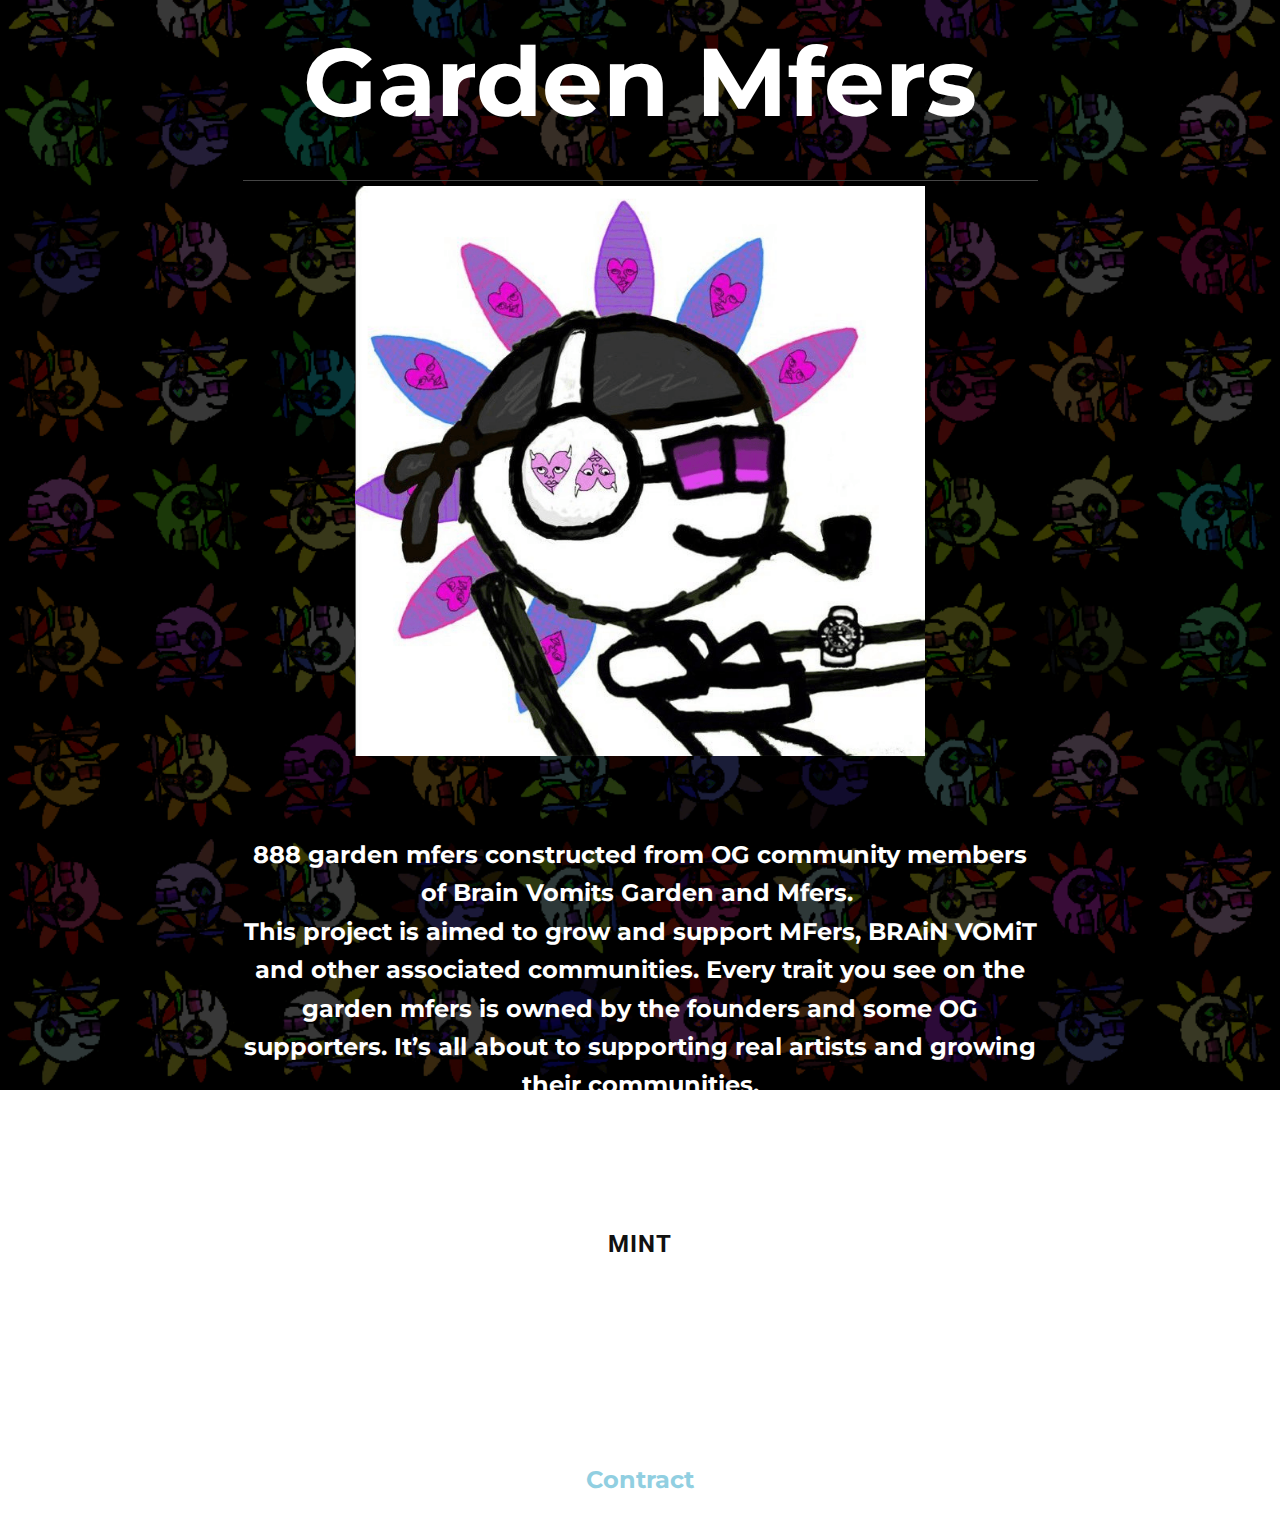
==== index.html @ c306616e "Add files via upload" ====
<!DOCTYPE html>
<html style="font-size: 16px;">
  <head>
    <meta name="viewport" content="width=device-width, initial-scale=1.0">
    <meta charset="utf-8">
    <meta name="keywords" content="gallery., We design People Inspired Experiences that create positive change in people&amp;apos;s lives., Freelance Designer, ​​We design modern websites, New innovation ideas, projects, ​Book an Appointment">
    <meta name="description" content="">
    <meta name="page_type" content="np-template-header-footer-from-plugin">
    <title>Home</title>
    <link rel="stylesheet" href="nicepage.css" media="screen">
<link rel="stylesheet" href="Home.css" media="screen">
    <script class="u-script" type="text/javascript" src="jquery.js" defer=""></script>
    <script class="u-script" type="text/javascript" src="nicepage.js" defer=""></script>
    <meta name="generator" content="Nicepage 4.8.2, nicepage.com">
    <meta property="og:title" content="Garden Mfers">
    <meta property="og:url" content="gardenmfers.com">
    <link id="u-theme-google-font" rel="stylesheet" href="https://fonts.googleapis.com/css?family=Roboto:100,100i,300,300i,400,400i,500,500i,700,700i,900,900i">
    <link id="u-page-google-font" rel="stylesheet" href="https://fonts.googleapis.com/css?family=Montserrat:100,100i,200,200i,300,300i,400,400i,500,500i,600,600i,700,700i,800,800i,900,900i">
    
    
    <script type="application/ld+json">{
		"@context": "http://schema.org",
		"@type": "Organization",
		"name": "Site2"
}</script>
    <meta name="theme-color" content="#91cfe1">
    <meta property="og:description" content="">
    <meta property="og:type" content="website">
  </head>
  <body data-home-page="Home.html" data-home-page-title="Home" class="u-body u-image u-xl-mode" style="background-position: 50% 50%; background-image: url(&quot;images/webbackground.png&quot;);">
    <section class="u-align-center u-clearfix u-section-1" id="carousel_ce61">
      <div class="u-clearfix u-sheet u-valign-middle u-sheet-1">
        <h1 class="u-custom-font u-font-montserrat u-text u-text-white u-text-1" data-animation-name="customAnimationIn" data-animation-duration="2000">Garden Mfers</h1>
        <div class="u-border-1 u-border-grey-dark-1 u-line u-line-horizontal u-line-1"></div>
        <img class="u-image u-image-default u-preserve-proportions u-image-1" src="images/Webp.net-gifmaker-4.gif" alt="" data-image-width="714" data-image-height="714">
        <h2 class="u-custom-font u-font-montserrat u-text u-text-body-alt-color u-text-2"> 888 garden mfers constructed from OG community members of Brain Vomits Garden and Mfers.&nbsp;<br>This project is aimed to grow and support MFers, BRAiN VOMiT and other associated communities. 
Every trait you see on the garden mfers is owned by the founders and some OG supporters. 
It’s all about to supporting real artists and growing their communities.
        </h2>
        <a href="https://mint.gardenmfers.com" class="u-align-center u-border-none u-btn u-button-style u-hover-grey-15 u-white u-btn-1">MINT</a>
        <h2 class="u-custom-font u-font-montserrat u-text u-text-body-alt-color u-text-3">
          <a href="https://opensea.io/collection/garden-mfers" class="u-border-active-palette-2-base u-border-hover-palette-1-base u-border-none u-btn u-button-link u-button-style u-none u-text-hover-palette-1-base u-text-white u-btn-2" target="_blank">Opensea</a>
          <br>
          <a href="https://twitter.com/GardenMFers" class="u-active-none u-border-none u-btn u-button-link u-button-style u-hover-none u-none u-text-hover-palette-1-base u-text-white u-btn-3" target="_blank">Twitter<br>
          </a>
          <a href="https://etherscan.io/address/0xE7B2E9828706B4614b2555D632B3D20f32fE7d01" class="u-active-none u-border-none u-btn u-button-link u-button-style u-hover-none u-none u-text-palette-1-base u-btn-4" target="_blank">Contract</a>
        </h2>
      </div>
    </section>
    
    
    
  </body>
</html>
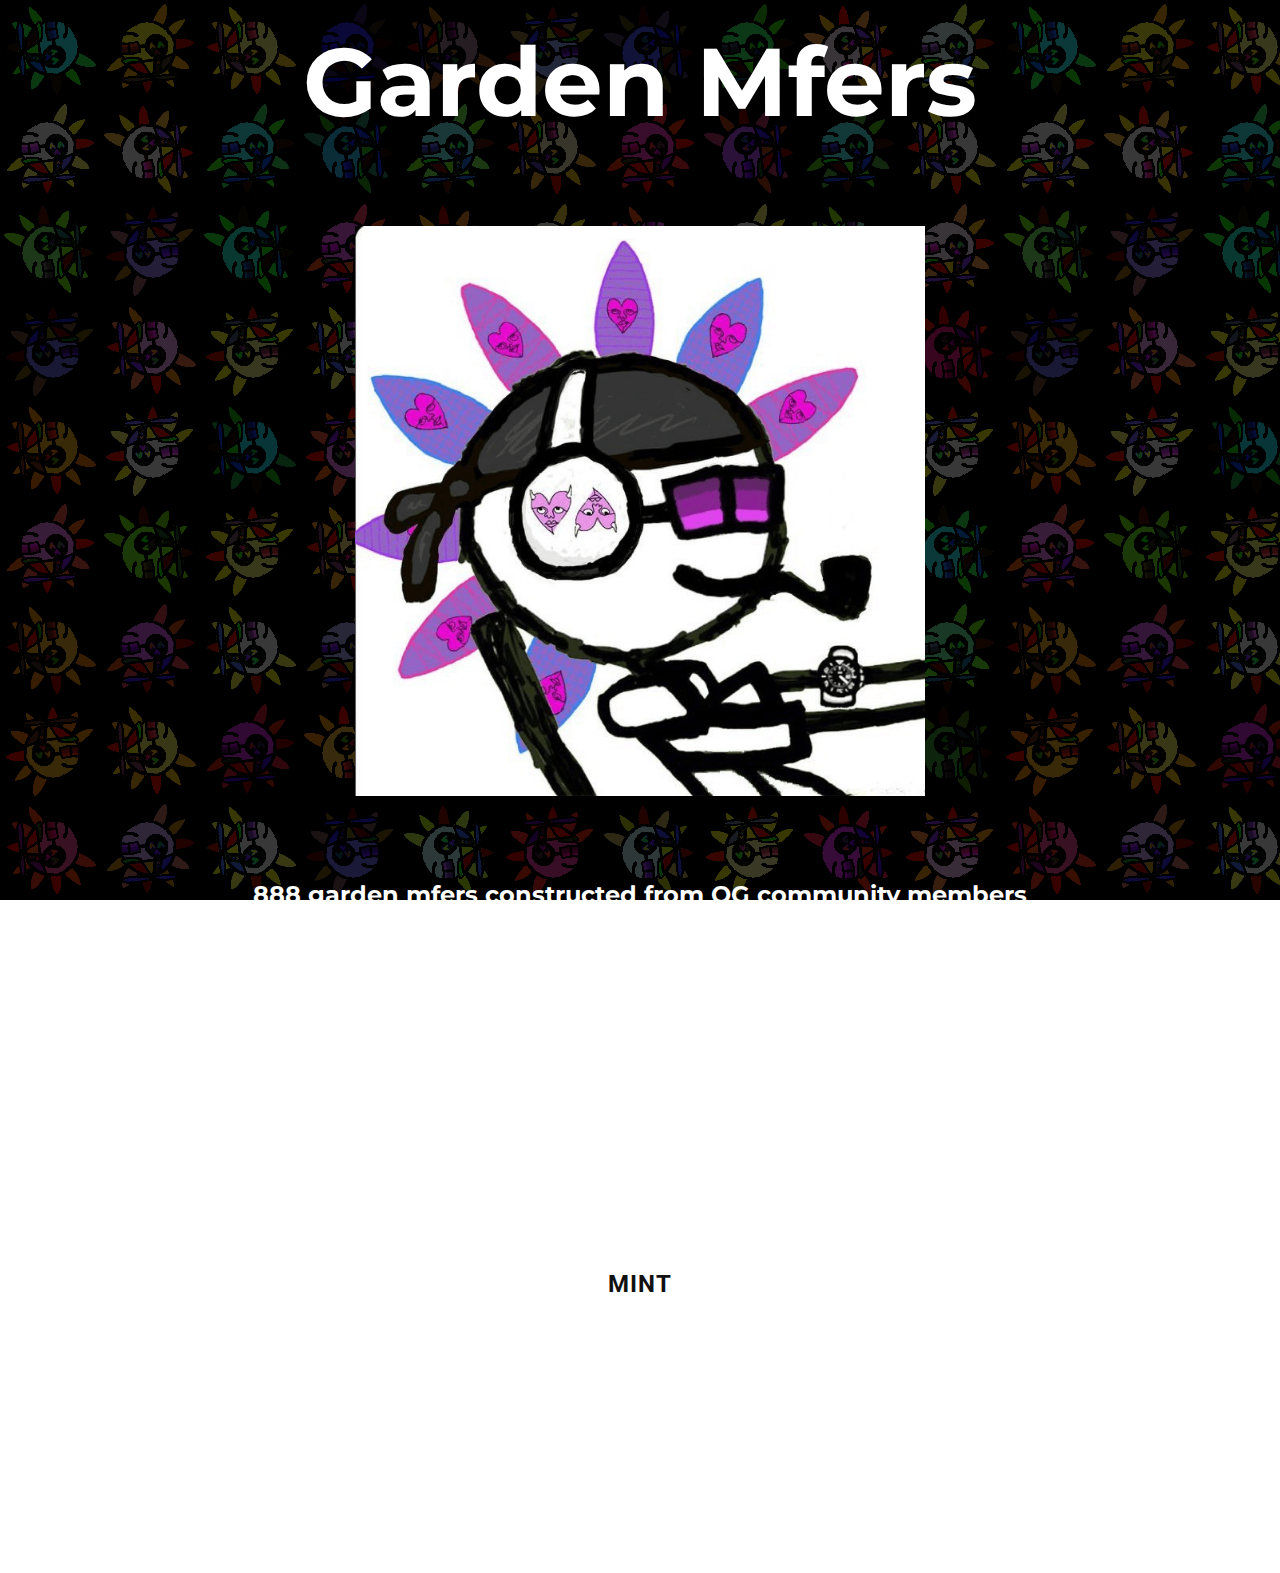
==== commit 1f0c65d9: "Add files via upload" ====
--- a/index.html
+++ b/index.html
@@ -27,11 +27,10 @@
     <meta property="og:description" content="">
     <meta property="og:type" content="website">
   </head>
-  <body data-home-page="Home.html" data-home-page-title="Home" class="u-body u-image u-xl-mode" style="background-position: 50% 50%; background-image: url(&quot;images/webbackground.png&quot;);">
+  <body data-home-page="Home.html" data-home-page-title="Home" class="u-body u-image u-image-tiles u-xl-mode" style="background-position: 50% 50%; background-attachment: fixed; background-image: url(&quot;images/webbackground.png&quot;);">
     <section class="u-align-center u-clearfix u-section-1" id="carousel_ce61">
       <div class="u-clearfix u-sheet u-valign-middle u-sheet-1">
-        <h1 class="u-custom-font u-font-montserrat u-text u-text-white u-text-1" data-animation-name="customAnimationIn" data-animation-duration="2000">Garden Mfers</h1>
-        <div class="u-border-1 u-border-grey-dark-1 u-line u-line-horizontal u-line-1"></div>
+        <h1 class="u-custom-font u-font-montserrat u-text u-text-white u-text-1" data-animation-out="0" data-animation-name="customAnimationIn" data-animation-duration="2000">Garden Mfers</h1>
         <img class="u-image u-image-default u-preserve-proportions u-image-1" src="images/Webp.net-gifmaker-4.gif" alt="" data-image-width="714" data-image-height="714">
         <h2 class="u-custom-font u-font-montserrat u-text u-text-body-alt-color u-text-2"> 888 garden mfers constructed from OG community members of Brain Vomits Garden and Mfers.&nbsp;<br>This project is aimed to grow and support MFers, BRAiN VOMiT and other associated communities. 
 Every trait you see on the garden mfers is owned by the founders and some OG supporters. 
@@ -43,7 +42,8 @@
           <br>
           <a href="https://twitter.com/GardenMFers" class="u-active-none u-border-none u-btn u-button-link u-button-style u-hover-none u-none u-text-hover-palette-1-base u-text-white u-btn-3" target="_blank">Twitter<br>
           </a>
-          <a href="https://etherscan.io/address/0xE7B2E9828706B4614b2555D632B3D20f32fE7d01" class="u-active-none u-border-none u-btn u-button-link u-button-style u-hover-none u-none u-text-palette-1-base u-btn-4" target="_blank">Contract</a>
+          <a href="https://etherscan.io/address/0xE7B2E9828706B4614b2555D632B3D20f32fE7d01" class="u-active-none u-border-none u-btn u-button-link u-button-style u-hover-none u-none u-text-hover-palette-1-base u-text-white u-btn-4" target="_blank">Contr<span class="u-text-white"></span>act
+          </a>
         </h2>
       </div>
     </section>
--- a/Home.css
+++ b/Home.css
@@ -1,30 +1,21 @@
 .u-section-1 .u-sheet-1 {
-  min-height: 1528px;
+  min-height: 1569px;
 }
 
 .u-section-1 .u-text-1 {
   font-size: 6rem;
   line-height: 1;
   font-weight: 700;
-  --animation-custom_in-translate_x: -200px;
+  width: 682px;
+  --animation-custom_in-translate_x: -300px;
   --animation-custom_in-translate_y: 0px;
-  --animation-custom_in-opacity: 0;
-  --animation-custom_in-rotate: 0deg;
-  --animation-custom_in-scale: 1;
-  width: 682px;
   margin: 34px auto 0;
-}
-
-.u-section-1 .u-line-1 {
-  transform-origin: left center 0px;
-  width: 795px;
-  margin: 50px auto 0;
 }
 
 .u-section-1 .u-image-1 {
   width: 570px;
   height: 570px;
-  margin: 5px auto 0;
+  margin: 96px auto 0;
 }
 
 .u-section-1 .u-text-2 {
@@ -72,8 +63,10 @@
 }
 
 @media (max-width: 1199px) {
-  .u-section-1 .u-line-1 {
-    height: 6px;
+  .u-section-1 .u-text-1 {
+    --animation-custom_in-opacity: 0;
+    --animation-custom_in-rotate: 0deg;
+    --animation-custom_in-scale: 1;
   }
 
   .u-section-1 .u-text-2 {
@@ -93,10 +86,8 @@
     margin-right: 19px;
   }
 
-  .u-section-1 .u-line-1 {
-    width: 720px;
-    margin-left: 0;
-    margin-right: 0;
+  .u-section-1 .u-image-1 {
+    margin-top: 61px;
   }
 
   .u-section-1 .u-text-2 {
@@ -114,16 +105,12 @@
 
 @media (max-width: 767px) {
   .u-section-1 .u-sheet-1 {
-    min-height: 1498px;
+    min-height: 1539px;
   }
 
   .u-section-1 .u-text-1 {
     margin-left: 0;
     margin-right: 0;
-    width: 540px;
-  }
-
-  .u-section-1 .u-line-1 {
     width: 540px;
   }
 
@@ -145,15 +132,11 @@
 
 @media (max-width: 575px) {
   .u-section-1 .u-sheet-1 {
-    min-height: 1298px;
+    min-height: 1339px;
   }
 
   .u-section-1 .u-text-1 {
     font-size: 3.75rem;
-    width: 340px;
-  }
-
-  .u-section-1 .u-line-1 {
     width: 340px;
   }
 
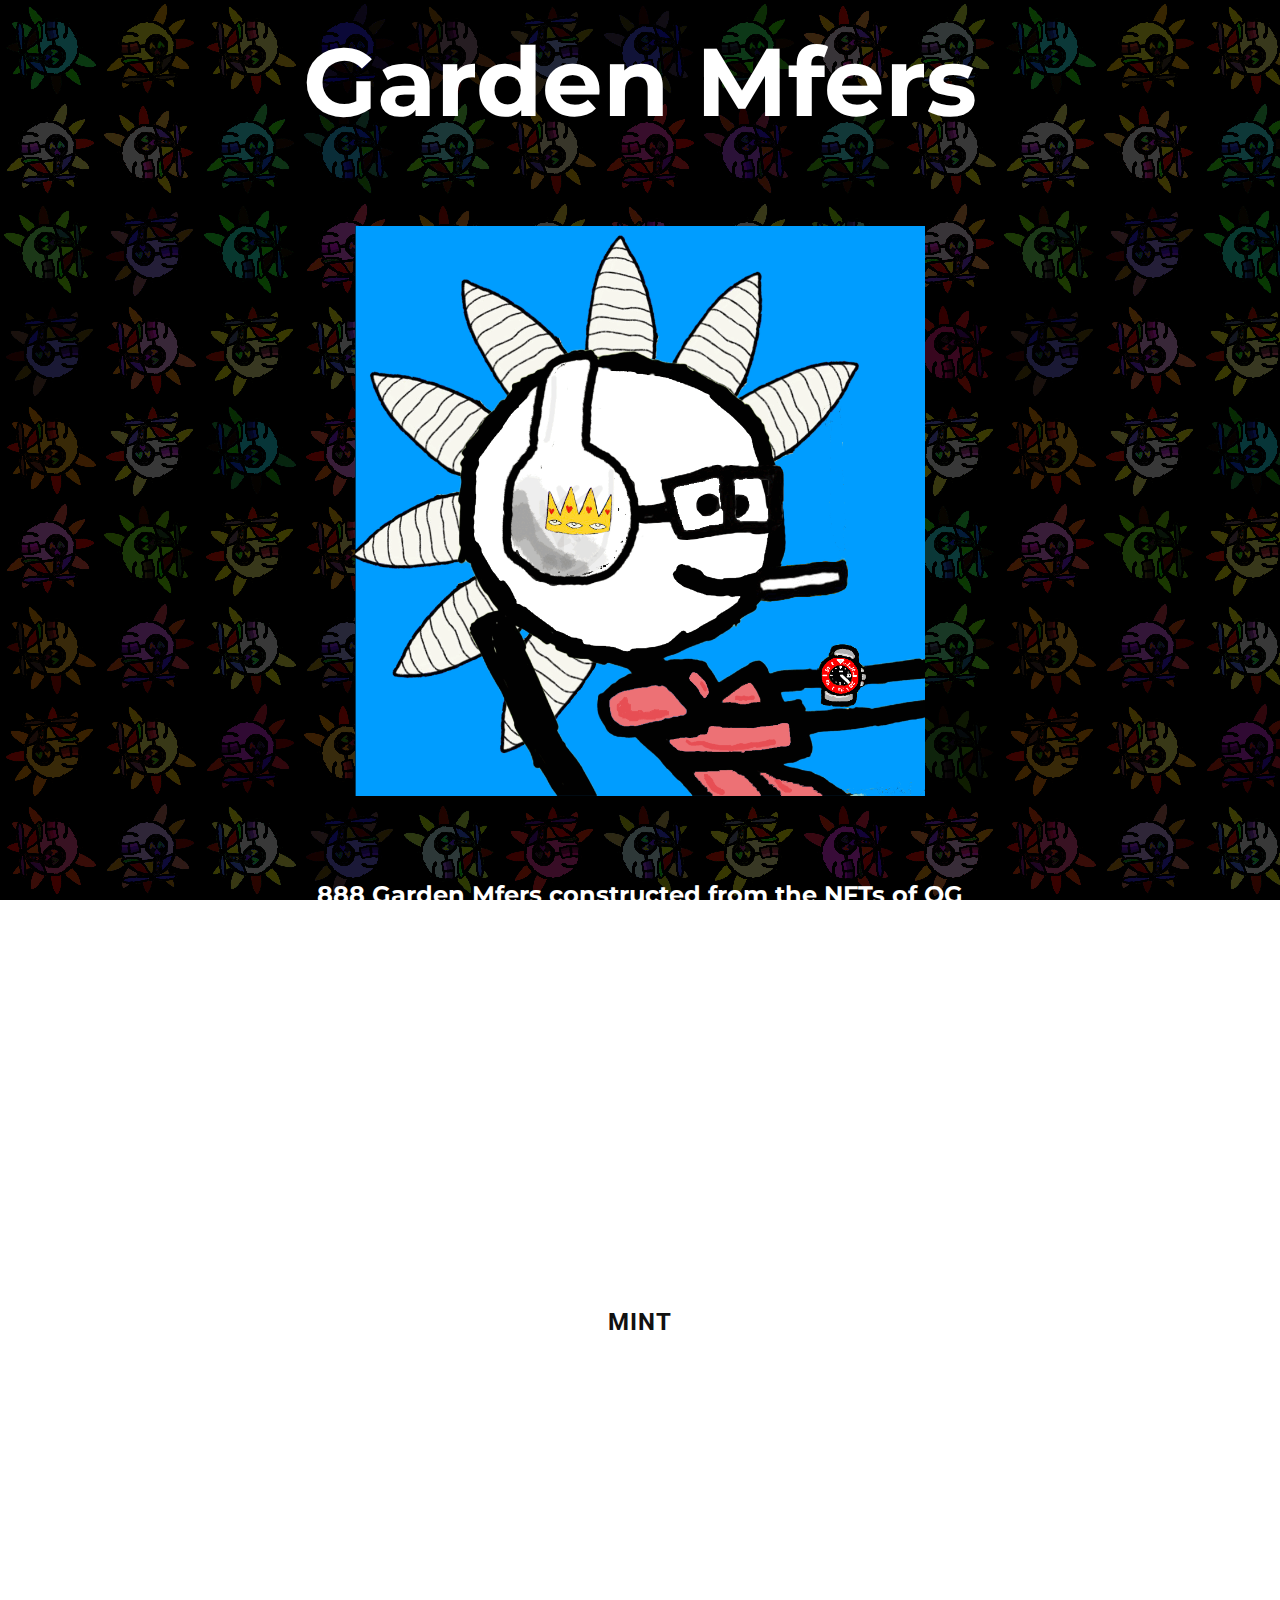
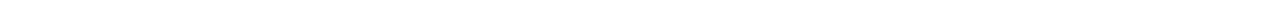
==== commit 0fcb62c6: "Update index.html" ====
--- a/index.html
+++ b/index.html
@@ -32,9 +32,9 @@
       <div class="u-clearfix u-sheet u-valign-middle u-sheet-1">
         <h1 class="u-custom-font u-font-montserrat u-text u-text-white u-text-1" data-animation-out="0" data-animation-name="customAnimationIn" data-animation-duration="2000">Garden Mfers</h1>
         <img class="u-image u-image-default u-preserve-proportions u-image-1" src="images/Webp.net-gifmaker-4.gif" alt="" data-image-width="714" data-image-height="714">
-        <h2 class="u-custom-font u-font-montserrat u-text u-text-body-alt-color u-text-2"> 888 garden mfers constructed from OG community members of Brain Vomits Garden and Mfers.&nbsp;<br>This project is aimed to grow and support MFers, BRAiN VOMiT and other associated communities. 
-Every trait you see on the garden mfers is owned by the founders and some OG supporters. 
-It’s all about to supporting real artists and growing their communities.
+        <h2 class="u-custom-font u-font-montserrat u-text u-text-body-alt-color u-text-2"> 888 Garden Mfers constructed from the NFTs of OG community members of BRAiN VOMiT's Garden and Sartoshi's Mfers.&nbsp;<br>This project is aimed to grow and support Mfers, BRAiN VOMiT and other associated communities. 
+Every trait you see on each Garden Mfer is owned by either the founders of this project, or other OG community members. 
+We are all about supporting real artists and their communities.
         </h2>
         <a href="https://mint.gardenmfers.com" class="u-align-center u-border-none u-btn u-button-style u-hover-grey-15 u-white u-btn-1">MINT</a>
         <h2 class="u-custom-font u-font-montserrat u-text u-text-body-alt-color u-text-3">
@@ -51,4 +51,4 @@
     
     
   </body>
-</html>+</html>
